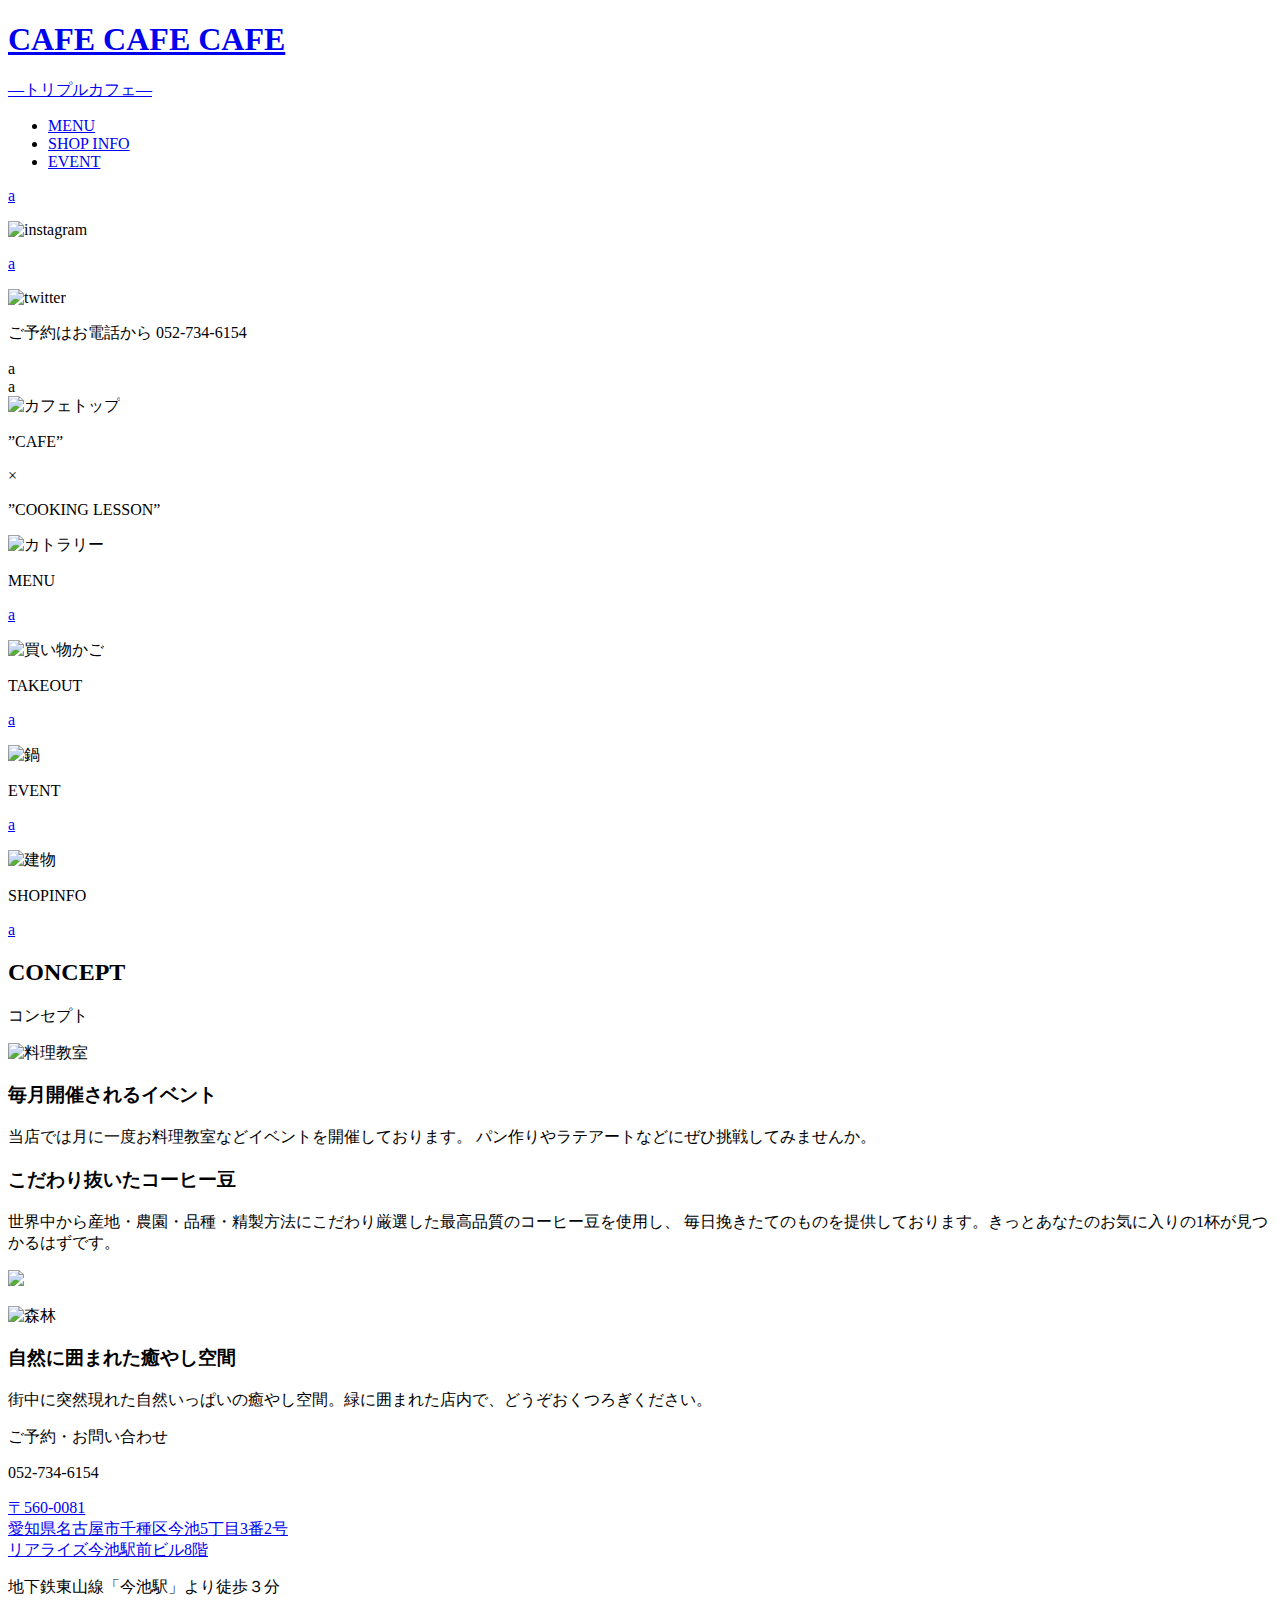
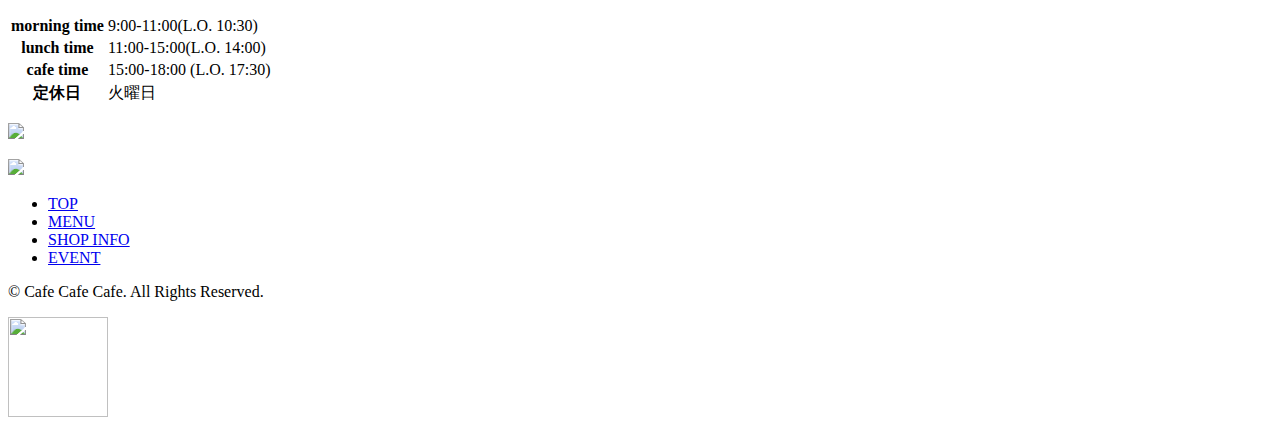
==== index.html @ e14bea7b "Create index.html" ====
<!doctype html>
	<html lang="ja">
	<head>
		<meta charset="utf-8">
		<meta name="viewport" content="width=device-width,initial-scale=1.0">
		<title>今池｜CAFE CAFE CAFE</title>
		<link href="top.css" rel="stylesheet" type="text/css">
	</head>

	<body>
   <div class="wrap">
<!-- ここからナブ -->
		<div class="nav clearfix">
				<div class="nav_left">
					<a href="#">
						<h1>CAFE CAFE CAFE</h1>
						<p>―トリプルカフェ―</p>
					</a>
				</div> <!--.nav_left-->
		
				<div class="nav_center">
					<ul  class="bar clearfix">
						<li class="link"><a href="menu.html">MENU</a></li>

						<li class="link"><a href="shopinfo.html">SHOP INFO</a></li>
						<li class="link"><a href="event.html">EVENT</a></li>
					</ul>
				</div> <!--.nav_center-->
				
				<div class="nav_right clearfix">
					<div class="nav_sns clearfix">
						<div class="sns_link instagram">
							<a href="#">a</a>
							<p><img src="img/logo/instagram.png" alt="instagram" width="50px"></p>
						</div>
						
						<div class="sns_link twitter">
							<a href="#">a</a>
							<p><img src="img/logo/twitter.png" alt="twitter" width="50px"></p>
						</div>
					</div> <!--.nav_sns clearfix-->

					<p class="nav_tel">ご予約はお電話から 052-734-6154</p>

				</div> <!--.nav_right-->
		</div> <!--.nav-->


<!-- ここからヘッダー -->			

     <div class="header">
				<div class="tophaikei clearfix">
					<div class="tophaikei1">a</div>
					<div class="tophaikei2">a</div>
				</div>

				<div class="topimage">
					<img src="img/cafe_top_06_02.jpg" alt="カフェトップ" width="1400px">
				</div>

				<div class="topmoji">
					<p><span class="koron">”</span>CAFE”</p>
					<p>×</p>
					<p>”COOKING LESSON<span class="koron">”</span></p>
				</div>
			</div> <!--.header-->


<!-- ここからイラスト付きリンク -->

			<div class="clearfix">
				<div class="illust menu_box">
					<p><img src="img/logo/illust01.png" alt="カトラリー" width="100px"></p>
					<p>MENU</p>
					<a href="menu.html">a</a>
				</div>

				<div class="illust takeout_box">
					<p><img src="img/logo/illust02.png" alt="買い物かご" width="100px"></p>
					<p>TAKEOUT</p>
					<a href="#">a</a>

				</div>

				<div class="illust event_box">
					<p><img src="img/logo/illust03.png" alt="鍋" width="100px"></p>
					<p>EVENT</p>
					<a href="event.html">a</a>
				</div>

				<div class="illust shopinfo_box">
					<p><img src="img/logo/illut_04.png" alt="建物" width="100px"></p>
					<p>SHOPINFO</p>
					<a href="shopinfo.html">a</a>
				</div>
			</div> <!--.clearfix-->
			
						
		
<!-- .ここからコンセプト -->

			<div class="main">
					<h2>CONCEPT</h2>
					<p class="h2_p">コンセプト</p>
					<div class="box clearfix">
							<div class="con_l">
									<p class="pic">
										<img src="img/concept_03.jpg" alt="料理教室"　width="300px" height="200px">
									</p>					
							</div>
							
							
							<div class="con_r">
									<h3>毎月開催されるイベント</h3>

									<p class="cmt">
										当店では月に一度お料理教室などイベントを開催しております。
										パン作りやラテアートなどにぜひ挑戦してみませんか。
									</p>					
							</div>
					</div> <!-- .box -->



	       	<div class="box_2 clearfix">
							<div class="con_l_2">
									<h3>こだわり抜いたコーヒー豆</h3>
									
									<p class="cmt">世界中から産地・農園・品種・精製方法にこだわり厳選した最高品質のコーヒー豆を使用し、
										毎日挽きたてのものを提供しております。きっとあなたのお気に入りの1杯が見つかるはずです。</p>		
										
							</div>
							
							
							<div class="con_r_2">
							
								<p class="pic">
										<img src="img/concept_02.jpg" alst="コーヒー豆"　width="300px" height="200px">
									</p>		
												
							</div>
					</div> <!-- .box_2 -->
					

					
					
					<div class="box clearfix">
							<div class="con_l">
									<p class="pic">
										<img src="img/concept_01.jpg" alt="森林"　width="300px" height="200px">
									</p>					
							</div>
							
							
							<div class="con_r">
									<h3>自然に囲まれた癒やし空間</h3>
								
									<p class="cmt">街中に突然現れた自然いっぱいの癒やし空間。緑に囲まれた店内で、どうぞおくつろぎください。</p>					
									
							</div>
					</div> <!-- .box -->	
	
					
			</div> <!-- .main -->		

			
			
<!-- ここからフッター -->
			
			<div class="footer">
				
				<div class="margin clearfix">

					<div class="footer_l">
						<div class="footer_tel">
							<p>ご予約・お問い合わせ</p>
							<p>052-734-6154</p>
						</div>

						<div class="footer_address">
							<p><a href="https://www.google.co.jp/maps/place/%E7%92%B0%E5%A2%83%E3%82%AD%E3%83%A3%E3%83%AA%E3%82%A2%E3%82%AB%E3%83%AC%E3%83%83%E3%82%B8+%E5%90%8D%E5%8F%A4%E5%B1%8B%E6%A0%A1/@35.1684491,136.9375333,17.68z/data=!3m1!5s0x6003708b1095f641:0xb53f1abc9bdbac79!4m5!3m4!1s0x6003708b1a06962d:0x257149005ce06f5d!8m2!3d35.1685454!4d136.9387302?hl=ja" target="_blank">
								〒560-0081<br>
								愛知県名古屋市千種区今池5丁目3番2号<br>
								リアライズ今池駅前ビル8階</a>
							</p>
			
							<p>地下鉄東山線「今池駅」より徒歩３分</p>
						</div>
					</div> <!--.footer_r -->

					<table>
						<tr>
							<th>morning time</td>
							<td>9:00-11:00(L.O. 10:30)</td>
						</tr>
		
						<tr>
							<th>lunch time</td>
							<td>11:00-15:00(L.O. 14:00)</td>
						</tr>
		
						<tr>
							<th>cafe time</td>
							<td>15:00-18:00 (L.O. 17:30)</td>
						</tr>
		
						<tr>
							<th>定休日</td>
							<td>火曜日</td>
						</tr>
					</table>
				</div> <!--.clearfix-->
					
				<div class="sns clearfix">
						<p><a href="#"><img src="img/logo/instagram.png"></a></p>
						<p><a href="#"><img src="img/logo/twitter.png"></a></p>
				</div> <!--.sns .clearfix-->
					
					
					
				<ul class="footer_nav clearfix">
					<li class="link_2"><a href="#">TOP</a></li>
					<li class="link_2"><a href="menu.html">MENU</a></li>
					<li class="link_2"><a href="shopinfo.html">SHOP INFO</a></li>
					<li class="link_2"><a href="event.html">EVENT</a></li>
				</ul>
			
			
				<p class="copy">&copy; Cafe Cafe Cafe. All Rights Reserved.</p>
				
		
				<p class="btn">
					<a href="#top"><img src="img/logo/yajirusi_01.jpg" width="100px" height="100px"></a>
				</p>

			</div> <!-- .footer -->
				</div> <!-- .wrap -->
	</body>
</html>
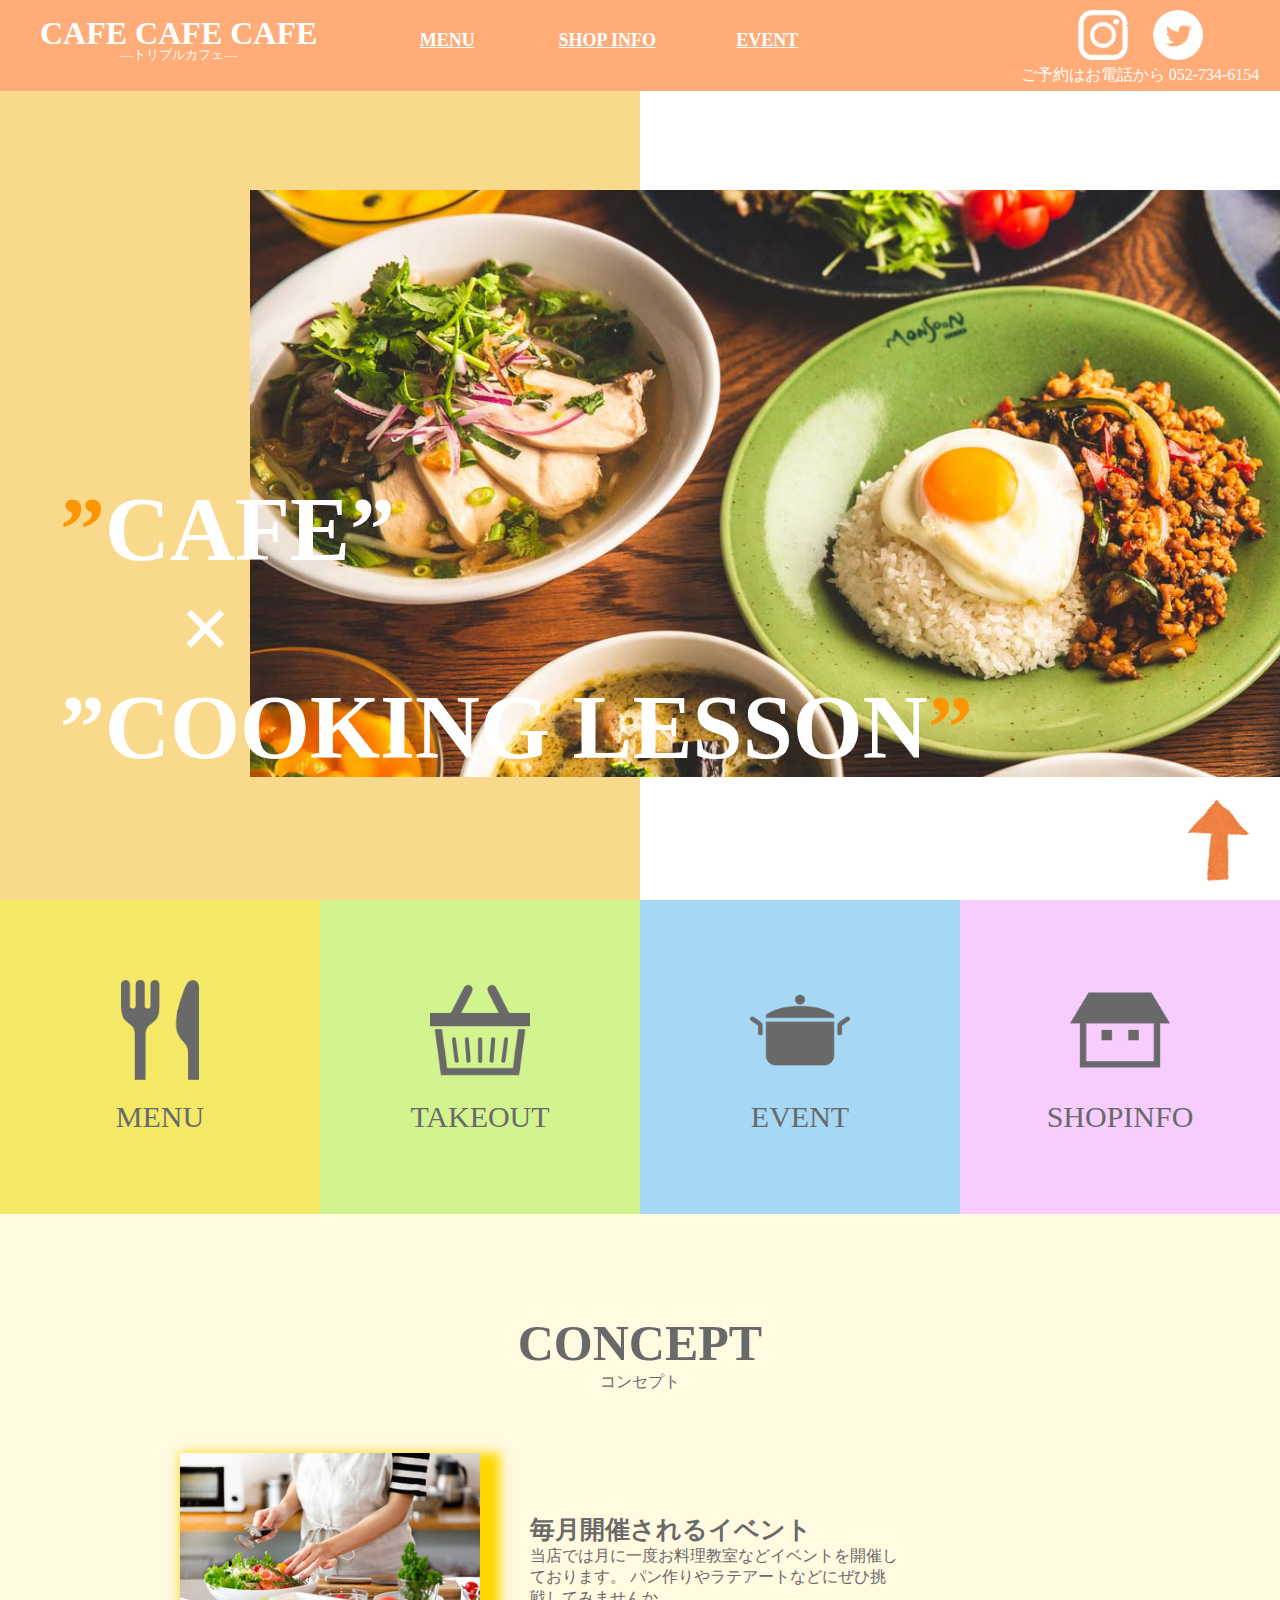
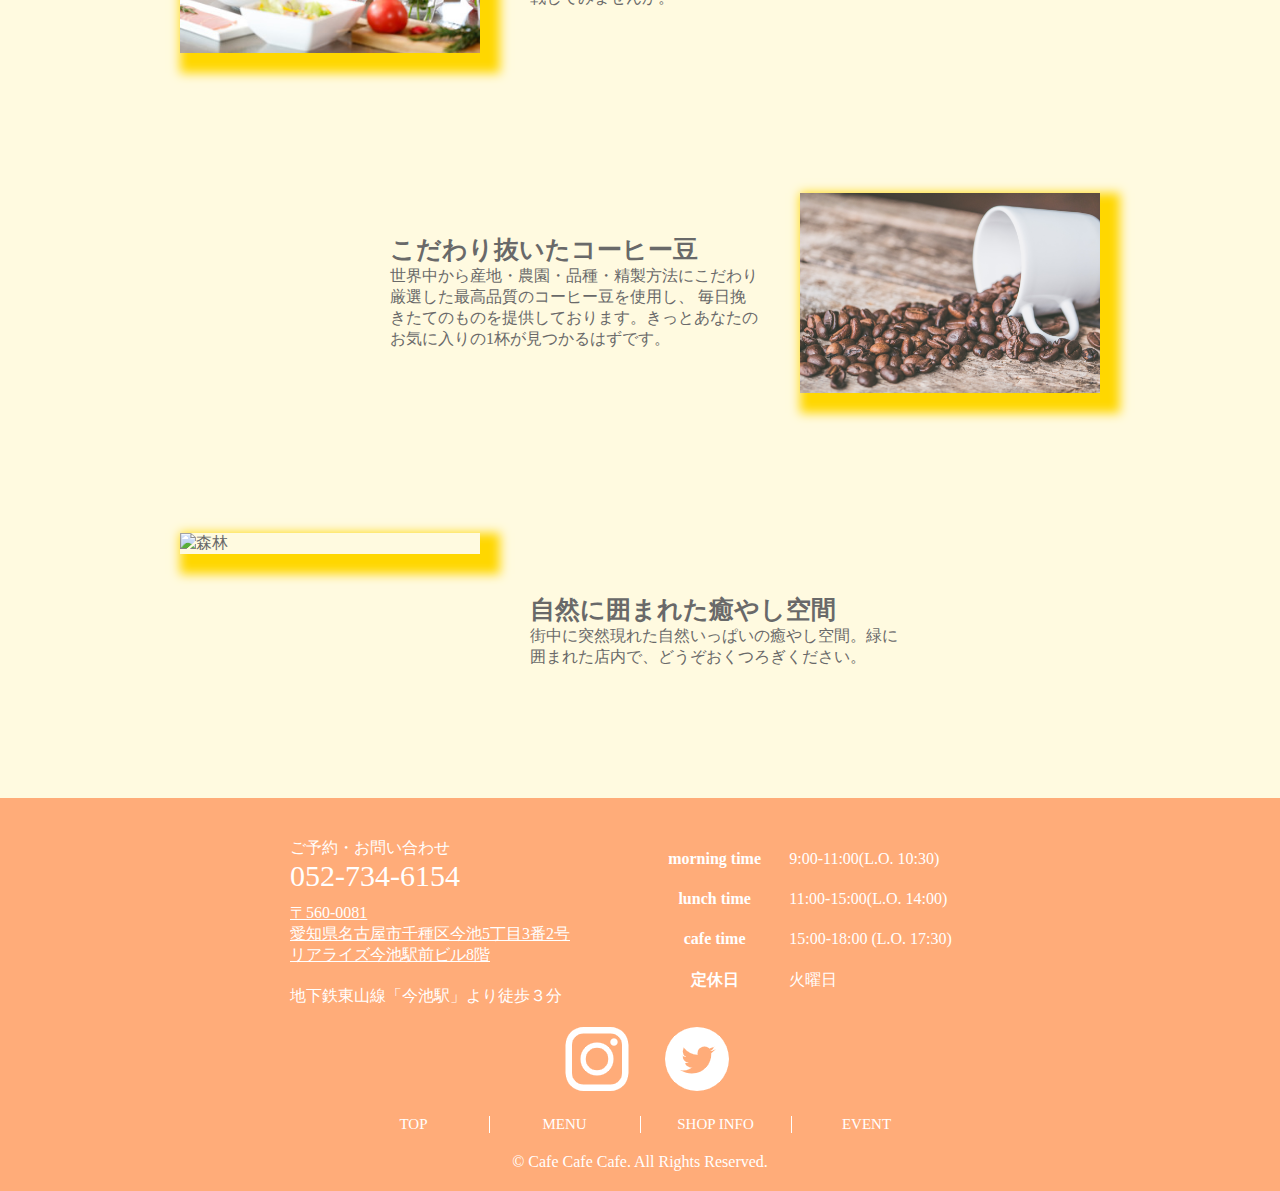
==== commit 379553c9: "Update index.html" ====
--- a/index.html
+++ b/index.html
@@ -9,6 +9,7 @@
 
 	<body>
    <div class="wrap">
+	   
 <!-- ここからナブ -->
 		<div class="nav clearfix">
 				<div class="nav_left">
--- a/top.css
+++ b/top.css
@@ -0,0 +1,465 @@
+@charset "utf-8";
+
+* {
+    padding: 0;
+    margin: 0;
+}
+body {
+    color: #696969;
+    background-color: #fffae0;
+    font-family:"Yu Gothic Medium", "游ゴシック Medium", "YuGothic", "游ゴシック体", "ヒラギノ角ゴ Pro W3", "メイリオ"," sans-serif";
+}
+.wrap {
+    margin: auto;
+    width: 100%;
+    background-color: #fffae0;
+}
+.clearfix:after {
+    content: "";
+    display: block;
+    clear: both;
+}
+
+img {
+    vertical-align: bottom;
+}
+
+/* ここからナブ */
+
+.nav {
+		width: 100%;
+    position: fixed;
+    z-index: 90;
+    top: 0px;
+    left: auto;
+    background-color: #ffac79;
+    color: #fff;
+}
+
+.nav_left {
+		float: left;
+		background-color:  #ffac79;
+		padding: 15px 0 25px 40px;
+}
+
+.nav_left p {
+		text-align: center;
+		font-size: 13px;
+		line-height: 0.5;
+}
+
+.nav_left a:link {
+		color: #fff;
+}
+
+.nav_left a:visited {
+		color: #fff;
+}
+
+.nav_left a:hover {
+		color: #ff9500;
+}
+
+.nav_left a {
+		text-decoration: none;
+}
+
+.nav_center {
+        float: left;
+        margin-top: 10px;
+        margin-left: 50px;
+}
+
+.nav_center p {
+		text-align: right;
+		line-height: 0;
+		margin-right: 50px;
+		font-size: 14px;
+}
+
+.nav_right {
+    float: right;
+    padding: 5px;
+}
+
+.nav_sns {
+    width: 125px;
+    margin: auto;
+    padding: 5px;
+}
+
+.sns_link {
+    float: left;
+    position: relative;
+}
+
+.sns_link a {
+    display: block;
+    position: absolute;
+    top: 0;
+    left: 0;
+    width: 100%;
+    height: 100%;
+    text-indent: 100%;
+    white-space: nowrap;
+    overflow: hidden;
+}
+
+.sns_link a:hover {
+    background-color:#ff9500;
+    opacity: 0.7;
+}
+
+.instagram a {
+    border-radius: 13px;
+}
+
+.twitter a {
+    border-radius: 40px;
+}
+
+
+.sns_link:nth-child(1) {
+    margin-right: 25px;
+}
+
+.nav_tel {
+    float: left;
+    width: 270px;
+    text-align: center;
+}
+
+.bar li {
+    width: 120px;
+    text-align: center;
+    list-style-type: none;
+    float: left;
+    font-size: 18px;
+    font-weight: bold;
+    margin: 20px;
+}
+
+.link a:link {
+		color: #fff;
+} 
+
+.link a:visited {
+		color: #fff;
+} 
+
+.link a:hover {
+        color: #ff9500;
+}
+
+/* ここからヘッダー */
+
+.tophaikei {    
+    position: relative;
+    width: 100%;
+
+}
+
+.tophaikei1 {
+    width: 50%;
+    height: 900px;
+    float: left;
+    background-color: #f9da8d;
+}
+
+.tophaikei2 {
+    width: 50%;
+    height: 900px;
+    float: left;
+    background-color: #fff;
+}
+
+.topimage {
+    position: absolute;
+    top: 190px;
+    left: 250px;
+}
+
+.topmoji {
+    color: #fff;
+    font-size: 90px;
+    font-weight: bold;
+    position: absolute;
+    top: 480px;
+    left: 60px;
+    line-height: 1.1;
+}
+
+.topmoji p:nth-child(2) {
+    padding-left: 120px;
+}
+
+.koron {
+    color: #ff9500;
+}
+
+
+/* ここからリンクボックス */
+
+.illust {
+    position: relative;
+    width: 25%;
+    padding: 80px 0;
+    float: left;
+    text-align: center;
+}
+
+.illust p:nth-child(1) {
+    padding-bottom: 20px;
+}
+
+.illust p:nth-child(2) {
+    font-size: 30px;
+}
+
+.illust a {
+    position: absolute;
+    top: 0;
+    left: 0;
+    height: 100%;
+    width: 100%;
+    display: block;
+    text-indent: 100%;
+    white-space: nowrap;
+    overflow: hidden;
+}
+
+.menu_box {
+    background-color: #f4e867;
+}
+
+.takeout_box {
+    background-color: #d2f48f;
+}
+
+.event_box {
+    background-color: #a6d7f5;
+}
+
+.shopinfo_box {
+    background-color: #f7cdff;
+}
+
+/* hover */
+
+.menu_box a:hover {
+    background-color: #ffd700;
+    opacity: 0.5;
+}
+
+.takeout_box a:hover {
+    background-color: #bdff7b;
+    opacity: 0.5;
+}
+
+.event_box a:hover {
+    background-color: #82c8fd;
+    opacity: 0.5;
+}
+
+.shopinfo_box a:hover {
+    background-color: #f2a0ff;
+    opacity: 0.5;
+}
+
+
+
+/* ここからコンセプト */
+
+h2 {
+    font-size: 50px;
+    margin-top: 100px;
+    text-align: center;
+}
+
+.h2_p {
+    text-align: center;
+}
+
+.box {
+    width: 920px;
+    margin: 0 auto; 
+    padding: 60px 40px 80px 40px;
+}
+
+.box_2 {	
+    width: 920px;
+    margin: 0 auto; 
+    padding: 60px 0px 80px 0px;
+}
+
+
+h3 {
+    font-size: 25px;
+}
+
+.con_l {
+    float: left;
+    width: 300px;
+}
+
+.con_r {
+    float: left;
+    margin-top: 60px;
+    margin-left: 50px;
+    width: 370px;
+}
+
+.con_l_2 {
+    float: left;
+    width: 370px;
+    margin-top: 40px;
+    margin-right: 40px;
+    margin-left: 210px;
+}
+
+.con_r_2 {
+    float: left;
+    width: 300px;
+    text-align: right;
+}
+
+.pic {
+		box-shadow: 10px 10px 10px 10px #ffd700;
+}
+
+.line {
+		text-align: center;
+}
+
+/* ここからフッター */
+
+.footer {
+    width: 100%;
+    background-color: #ffac79;
+    padding: 40px 0 20px 0;
+    margin-top: 50px;
+}
+
+.margin {
+    width: 700px;
+    margin: auto;
+}
+
+.footer_l {
+    float: left;
+    width: 300px;
+    margin-right: 50px;
+    color: #fff;
+}
+
+.footer_tel p:nth-child(2) {
+    font-size: 30px;
+    margin-bottom: 10px;
+}
+
+.footer_address p:nth-child(1) {
+    margin-bottom: 20px;
+}
+
+.footer_address a:link {
+    color: #fff;
+}
+
+.footer_address a:visited {
+    color: #fff;
+}
+
+.footer_address a:hover {
+    color: #ff9500;
+}
+
+
+table {
+    width: 350px;
+    float: left;
+    color: #fff;
+}
+
+th {
+    width: 100px;
+    padding: 10px 0;
+    width: 180px;
+}
+
+td {
+    width: 250px;
+}
+
+.kesu {
+		visibility: hidden;
+}
+
+.sns {
+		width: 200px;
+		margin: 20px auto 25px auto;
+}
+
+.sns p {
+		float: left;
+		width: 50px;
+		margin: 0 25px;
+}
+
+.sns a:hover {
+		opacity: 0.7;
+}
+
+.footer_nav {
+		width: 603px;
+		margin: 0 auto 10px auto;
+}
+
+.link_2 {
+    list-style-type: none;
+    float: left;
+    width: 150px;
+    border-right: solid 1px #fff;
+    font-size: 15px;
+    text-align: center;
+}
+
+.link_2:nth-child(4) {
+		border-right: none;
+}
+
+.link_2 a:link {
+		color: #fff;
+} 
+
+.link_2 a:visited {
+		color: #fff;
+}
+
+.footer_address a:link {
+    color: #fff;
+}
+
+.link_2 a:hover {
+		color: #ff9500;
+}
+
+.link_2 a {
+		text-decoration: none;
+}
+
+
+.copy {
+    text-align: center;
+    color: #fff;
+    padding-top: 10px;
+}
+
+/* トップに戻るボタン */
+
+.btn img {
+		position: fixed;
+		right: 10px;
+		bottom: 10px;
+}
+
+
